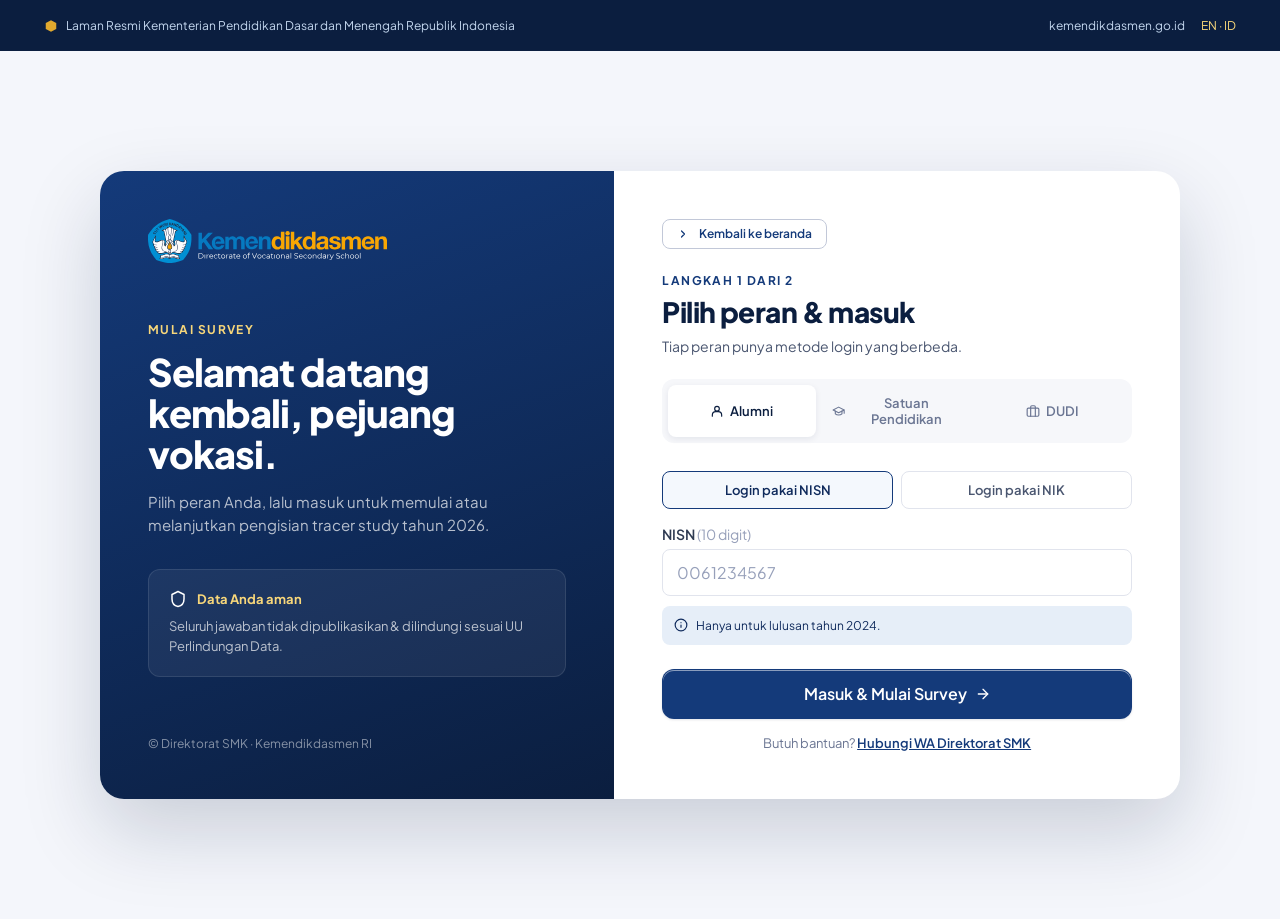
==== login.html @ 0e663083 "first commit" ====
<!DOCTYPE html>
<html lang="id">
<head>
    <meta charset="utf-8" />
    <meta name="viewport" content="width=device-width, initial-scale=1" />
    <title>Masuk — Tracer Vokasi 2026</title>
    <link rel="preconnect" href="https://fonts.googleapis.com" />
    <link rel="preconnect" href="https://fonts.gstatic.com" crossorigin />
    <link href="https://fonts.googleapis.com/css2?family=Plus+Jakarta+Sans:ital,wght@0,400;0,500;0,600;0,700;0,800;1,400&family=JetBrains+Mono:wght@400;600&display=swap" rel="stylesheet" />
    <link rel="stylesheet" href="assets/app-paE_Momn.css" />
    <script defer src="assets/app-BUM8Shmd.js"></script>
</head>
<body>
    

<div class="tv-gov-bar">
    <div class="tv-container" style="display:flex;justify-content:space-between;align-items:center">
        <div style="display:flex;align-items:center;gap:8px">
            <svg width="14" height="14" viewBox="0 0 24 24" fill="#E1A92E"><path d="M12 2L3 7v10l9 5 9-5V7l-9-5z"/></svg>
            <span>Laman Resmi Kementerian Pendidikan Dasar dan Menengah Republik Indonesia</span>
        </div>
        <div class="tv-gov-bar__links" style="display:flex;gap:16px">
            <a href="#" style="color:var(--tv-navy-200);text-decoration:none">kemendikdasmen.go.id</a>
            <span style="color:var(--tv-gold-300)">EN · ID</span>
        </div>
    </div>
</div>


<div class="tv-login-wrap" style="min-height:calc(100vh - 32px);background:var(--tv-canvas);padding:60px 24px;display:grid;place-items:center"
     x-data="loginForm()">
    <div class="tv-login-card" style="display:grid;max-width:1080px;width:100%;border-radius:24px;overflow:hidden;box-shadow:0 32px 80px rgba(11,30,63,0.18);background:white">

        
        <div class="tv-login-brand" :style="{ background: `linear-gradient(160deg,${palette[role]} 0%,var(--tv-navy-900) 100%)` }"
             style="padding:48px;color:white;position:relative;overflow:hidden;display:flex;flex-direction:column;justify-content:space-between">
            

            
            <div style="position:relative;display:flex;align-items:center;gap:12px">
                <img src="images/logo-smk.svg" style="height:44px;width:auto" alt="SMK">
            </div>

            <div style="position:relative">
                <div class="tv-eyebrow" style="color:var(--tv-gold-300);margin:14px 0">MULAI SURVEY</div>
                <h2 style="font-size:38px;font-weight:800;letter-spacing:-0.025em;line-height:1.08;margin:0">
                    Selamat datang<br>kembali, pejuang vokasi.
                </h2>
                <p style="margin-top:16px;color:rgba(255,255,255,0.7);line-height:1.55;font-size:15px">
                    Pilih peran Anda, lalu masuk untuk memulai atau melanjutkan pengisian tracer study tahun 2026.
                </p>
                <div style="margin-top:32px;padding:20px;background:rgba(255,255,255,0.06);border-radius:12px;border:1px solid rgba(255,255,255,0.1)">
                    <div style="display:flex;align-items:center;gap:10px;margin-bottom:8px">
                        <svg width="18" height="18" viewBox="0 0 24 24" fill="none" stroke="currentColor" stroke-width="2" stroke-linecap="round" stroke-linejoin="round"><path d="M12 2L4 6v6c0 5 3 9 8 10 5-1 8-5 8-10V6z"/></svg>
                        <span style="font-size:13px;font-weight:700;color:var(--tv-gold-300)">Data Anda aman</span>
                    </div>
                    <div style="font-size:13px;color:rgba(255,255,255,0.7);line-height:1.55">
                        Seluruh jawaban tidak dipublikasikan & dilindungi sesuai UU Perlindungan Data.
                    </div>
                </div>
            </div>

            <div style="position:relative;font-size:12px;color:rgba(255,255,255,0.5);margin-top:14px">
                © Direktorat SMK · Kemendikdasmen RI
            </div>
        </div>

        
        <div class="tv-login-form" style="padding:48px">
            <a href="index.html" class="tv-btn tv-btn--ghost tv-btn--sm" style="margin-bottom:24px;display:inline-flex">
                <svg width="12" height="12" viewBox="0 0 24 24" fill="none" stroke="currentColor" stroke-width="2.5" stroke-linecap="round" stroke-linejoin="round"><path d="M9 18l6-6-6-6"/></svg>&nbsp;Kembali ke beranda
            </a>
            <div style="font-size:12px;font-weight:700;color:var(--tv-navy-700);letter-spacing:0.12em;text-transform:uppercase">LANGKAH 1 dari 2</div>
            <h3 style="font-size:28px;font-weight:800;letter-spacing:-0.02em;color:var(--tv-navy-900);margin:6px 0 8px">Pilih peran &amp; masuk</h3>
            <p style="font-size:14px;color:var(--tv-ink-600);margin:0 0 24px">Tiap peran punya metode login yang berbeda.</p>

            
            <div style="display:grid;grid-template-columns:repeat(3,1fr);gap:8px;padding:6px;background:var(--tv-ink-50);border-radius:12px;margin-bottom:28px">
                                <button type="button" @click="setRole('alumni')"
                        class="tv-login-tab"
                        :class="role === 'alumni' ? 'tv-login-tab--active' : ''">
                    <svg width="14" height="14" viewBox="0 0 24 24" fill="none" stroke="currentColor" stroke-width="2" stroke-linecap="round" stroke-linejoin="round"><circle cx="12" cy="8" r="4"/><path d="M4 21v-2a6 6 0 0 1 6-6h4a6 6 0 0 1 6 6v2"/></svg> Alumni
                </button>
                                <button type="button" @click="setRole('sekolah')"
                        class="tv-login-tab"
                        :class="role === 'sekolah' ? 'tv-login-tab--active' : ''">
                    <svg width="14" height="14" viewBox="0 0 24 24" fill="none" stroke="currentColor" stroke-width="2" stroke-linecap="round" stroke-linejoin="round"><path d="M22 10v6M2 10l10-5 10 5-10 5z"/><path d="M6 12v5c3 3 9 3 12 0v-5"/></svg> Satuan Pendidikan
                </button>
                                <button type="button" @click="setRole('dudi')"
                        class="tv-login-tab"
                        :class="role === 'dudi' ? 'tv-login-tab--active' : ''">
                    <svg width="14" height="14" viewBox="0 0 24 24" fill="none" stroke="currentColor" stroke-width="2" stroke-linecap="round" stroke-linejoin="round"><rect x="2" y="7" width="20" height="14" rx="2"/><path d="M16 21V5a2 2 0 0 0-2-2h-4a2 2 0 0 0-2 2v16"/></svg> DUDI
                </button>
                            </div>

            <form @submit.prevent="handleLogin">
                
                <div x-show="role === 'alumni'" x-cloak>
                    <div style="display:flex;gap:8px;margin-bottom:16px">
                                                <button type="button" @click="setIdentity('nisn')"
                                class="tv-login-id-btn"
                                :class="identity === 'nisn' ? 'tv-login-id-btn--active' : ''">
                            Login pakai NISN
                        </button>
                                                <button type="button" @click="setIdentity('nik')"
                                class="tv-login-id-btn"
                                :class="identity === 'nik' ? 'tv-login-id-btn--active' : ''">
                            Login pakai NIK
                        </button>
                                            </div>
                    <label class="tv-label">
                        <span x-text="identity.toUpperCase()"></span>
                        <span style="color:var(--tv-ink-400);font-weight:400" x-text="`(${identity === 'nisn' ? '10 digit' : '16 digit'})`"></span>
                    </label>
                    <input class="tv-input" type="text" inputmode="numeric" x-model="val"
                           :maxlength="identity === 'nisn' ? 10 : 16"
                           :placeholder="identity === 'nisn' ? '0061234567' : '3201234567890001'"
                           @input="val = val.replace(/\D/g, ''); err = ''" />
                    <div style="margin-top:10px;padding:12px;background:var(--tv-info-bg);border-radius:8px;font-size:12px;color:var(--tv-navy-800);display:flex;gap:8px;align-items:flex-start">
                        <svg width="14" height="14" viewBox="0 0 24 24" fill="none" stroke="currentColor" stroke-width="2" stroke-linecap="round" stroke-linejoin="round"><circle cx="12" cy="12" r="10"/><path d="M12 16v-4M12 8h.01"/></svg>
                        <span>Hanya untuk lulusan tahun 2024.
                        </span>
                    </div>
                </div>

                
                <div x-show="role === 'sekolah'" x-cloak>
                    <label class="tv-label">Surel DAPODIK</label>
                    <input class="tv-input" type="email" x-model="val" placeholder="operator@smkn1jakarta.sch.id" @input="err=''" />
                    <label class="tv-label" style="margin-top:14px">NPSN</label>
                    <input class="tv-input" type="numeric" x-model="val" placeholder="12345678" @input="err=''" />
                    <div style="margin-top:10px;font-size:12px;color:var(--tv-ink-500)">Gunakan alamat surel yang terdaftar di DAPODIK</div>
                </div>

                
                <div x-show="role === 'dudi' && dudiView === 'login'" x-cloak>
                    <label class="tv-label">Surel perusahaan</label>
                    <input class="tv-input" type="email" x-model="val" placeholder="hr@perusahaan.co.id" @input="err=''" />
                    <label class="tv-label" style="margin-top:14px">Password</label>
                    <input class="tv-input" type="password" x-model="pass" placeholder="••••••••" @input="err=''" />
                    <div style="margin-top:10px;font-size:12px;color:var(--tv-ink-500)">
                        Belum punya akun? <a href="#" @click.prevent="dudiView='register';err=''" style="color:var(--tv-orange-700);font-weight:600">Daftarkan DUDI Anda →</a>
                    </div>
                </div>

                
                <div x-show="role === 'dudi' && dudiView === 'register'" x-cloak>
                    <label class="tv-label">Nama lengkap</label>
                    <input class="tv-input" type="text" x-model="name" placeholder="PT Maju Bersama" @input="err=''" />
                    <label class="tv-label" style="margin-top:14px">Surel aktif</label>
                    <input class="tv-input" type="email" x-model="val" placeholder="hr@perusahaan.co.id" @input="err=''" />
                    <label class="tv-label" style="margin-top:14px">Password</label>
                    <input class="tv-input" type="password" x-model="pass" placeholder="••••••••" @input="err=''" />
                    <label class="tv-label" style="margin-top:14px">Ulangi Password</label>
                    <input class="tv-input" type="password" x-model="confirmPass" placeholder="••••••••" @input="err=''" />
                    <div style="margin-top:10px;font-size:12px;color:var(--tv-ink-500)">
                        Sudah memiliki akun? <a href="#" @click.prevent="dudiView='login';err=''" style="color:var(--tv-orange-700);font-weight:600">Masuk di sini →</a>
                    </div>
                </div>

                
                <div x-show="err" x-cloak style="margin-top:14px;padding:12px;background:var(--tv-error-bg);border-radius:8px;font-size:13px;color:var(--tv-error);display:flex;gap:8px;align-items:center">
                    <svg width="14" height="14" viewBox="0 0 24 24" fill="none" stroke="currentColor" stroke-width="2" stroke-linecap="round" stroke-linejoin="round"><circle cx="12" cy="12" r="10"/><path d="M12 16v-4M12 8h.01"/></svg> <span x-text="err"></span>
                </div>

                <button type="submit" class="tv-btn tv-btn--primary tv-btn--lg" style="width:100%;margin-top:24px">
                    <span x-show="!(role === 'dudi' && dudiView === 'register')">Masuk &amp; Mulai Survey</span>
                    <span x-show="role === 'dudi' && dudiView === 'register'" x-cloak>Daftar</span>
                    <svg width="16" height="16" viewBox="0 0 24 24" fill="none" stroke="currentColor" stroke-width="2" stroke-linecap="round" stroke-linejoin="round"><path d="M5 12h14"/><path d="M12 5l7 7-7 7"/></svg>
                </button>
                <div style="margin-top:16px;text-align:center;font-size:13px;color:var(--tv-ink-500)">
                    Butuh bantuan? <a href="https://api.whatsapp.com/send?phone=628118649444&text=Halo%20layanan%20informasi%20Direktorat%20SMK" style="color:var(--tv-navy-700);font-weight:600">Hubungi WA Direktorat SMK</a>
                </div>
            </form>
        </div>
    </div>
</div>

<script>
function loginForm() {
    const params = new URLSearchParams(window.location.search);
    return {
        role: params.get('role') || 'alumni',
        identity: 'nisn',
        val: '', pass: '', confirmPass: '', name: '', err: '',
        dudiView: 'login',
        palette: {
            alumni:  'var(--tv-navy-700)',
            sekolah: 'var(--tv-teal-700)',
            dudi:    'var(--tv-orange-700)',
        },
        setRole(r) { this.role = r; this.err = ''; this.val = ''; this.pass = ''; this.confirmPass = ''; this.name = ''; this.dudiView = 'login'; },
        setIdentity(id) { this.identity = id; this.err = ''; this.val = ''; },
        handleLogin() {
            if (this.role === 'alumni') {
                const len = this.identity === 'nisn' ? 10 : 16;
                if (this.val.length !== len || !/^\d+$/.test(this.val)) {
                    this.err = `${this.identity.toUpperCase()} harus ${len} digit angka.`;
                    return;
                }
            } else if (this.role === 'dudi' && this.dudiView === 'register') {
                if (!this.name.trim()) { this.err = 'Nama lengkap wajib diisi.'; return; }
                if (this.val.length < 4) { this.err = 'Mohon masukkan surel yang valid.'; return; }
                if (this.pass.length < 8) { this.err = 'Password minimal 8 karakter.'; return; }
                if (this.pass !== this.confirmPass) { this.err = 'Password dan ulangi password tidak cocok.'; return; }
            } else if (this.val.length < 4 || this.pass.length < 4) {
                this.err = 'Mohon lengkapi data Anda.';
                return;
            }
            alert('Login berhasil! (Demo — integrasi backend belum tersedia)');
        },
    };
}
</script>

</body>
</html>
---- assets/app-paE_Momn.css ----
:root{--tv-navy-900:#0b1e3f;--tv-navy-800:#0f2a5c;--tv-navy-700:#143a7a;--tv-navy-600:#1b4a99;--tv-navy-500:#2563b8;--tv-navy-400:#4d85d1;--tv-navy-300:#8ab0e0;--tv-navy-200:#c3d6ee;--tv-navy-100:#e6eef8;--tv-navy-50:#f4f8fd;--tv-gold-600:#b88a1a;--tv-gold-500:#e1a92e;--tv-gold-400:#f1c24a;--tv-gold-300:#f8d77a;--tv-gold-100:#fbefc9;--tv-gold-50:#fdf8e7;--tv-red-700:#951024;--tv-red-600:#b71c2f;--tv-red-500:#d63048;--tv-red-100:#fae1e5;--tv-teal-700:#0f5f5a;--tv-teal-500:#14897f;--tv-teal-300:#6cc8c0;--tv-teal-100:#dcf1ef;--tv-orange-700:#b8421a;--tv-orange-500:#e0682e;--tv-orange-300:#f2a578;--tv-orange-100:#fceade;--tv-success:#137a47;--tv-success-bg:#e1f4ea;--tv-warn:#b36b00;--tv-warn-bg:#fcefd4;--tv-error:#b71c2f;--tv-error-bg:#fae1e5;--tv-info:#1b4a99;--tv-info-bg:#e6eef8;--tv-ink-900:#0c1422;--tv-ink-800:#1a2336;--tv-ink-700:#2e3a52;--tv-ink-600:#4a5670;--tv-ink-500:#6b7693;--tv-ink-400:#97a0ba;--tv-ink-300:#c2c8d8;--tv-ink-200:#e1e4ed;--tv-ink-100:#eef0f5;--tv-ink-50:#f6f7fa;--tv-white:#fff;--tv-canvas:#f4f6fb;--tv-font-sans:"Plus Jakarta Sans", "Inter", -apple-system, BlinkMacSystemFont, "Segoe UI", sans-serif;--tv-font-display:"Plus Jakarta Sans", "Inter", sans-serif;--tv-font-mono:"JetBrains Mono", "Fira Code", ui-monospace, monospace;--tv-text-xs:12px;--tv-text-sm:14px;--tv-text-base:16px;--tv-text-md:18px;--tv-text-lg:20px;--tv-text-xl:24px;--tv-text-2xl:30px;--tv-text-3xl:38px;--tv-text-4xl:48px;--tv-text-5xl:64px;--tv-leading-tight:1.15;--tv-leading-snug:1.3;--tv-leading-normal:1.5;--tv-leading-relaxed:1.65;--tv-space-1:4px;--tv-space-2:8px;--tv-space-3:12px;--tv-space-4:16px;--tv-space-5:20px;--tv-space-6:24px;--tv-space-8:32px;--tv-space-10:40px;--tv-space-12:48px;--tv-space-16:64px;--tv-space-20:80px;--tv-space-24:96px;--tv-radius-sm:4px;--tv-radius-md:8px;--tv-radius-lg:12px;--tv-radius-xl:16px;--tv-radius-2xl:24px;--tv-radius-full:999px;--tv-shadow-xs:0 1px 2px #0b1e3f0f;--tv-shadow-sm:0 1px 3px #0b1e3f14, 0 1px 2px #0b1e3f0a;--tv-shadow-md:0 4px 12px #0b1e3f14, 0 2px 4px #0b1e3f0a;--tv-shadow-lg:0 12px 32px #0b1e3f1a, 0 4px 8px #0b1e3f0a;--tv-shadow-xl:0 24px 64px #0b1e3f24;--tv-shadow-inset:inset 0 1px 0 #ffffff80;--tv-ease-out:cubic-bezier(.16, 1, .3, 1);--tv-ease-in-out:cubic-bezier(.65, 0, .35, 1);--tv-dur-fast:.15s;--tv-dur-base:.22s;--tv-dur-slow:.4s;--tv-max-content:1240px;--tv-header-h:auto}*{box-sizing:border-box}html,body{font-family:var(--tv-font-sans);color:var(--tv-ink-800);background:var(--tv-canvas);-webkit-font-smoothing:antialiased;text-rendering:optimizelegibility;margin:0}.tv-display{font-family:var(--tv-font-display);letter-spacing:-.02em;font-weight:800;line-height:var(--tv-leading-tight)}.tv-h1{font-size:var(--tv-text-4xl);letter-spacing:-.025em;font-weight:800;line-height:var(--tv-leading-tight)}.tv-h2{font-size:var(--tv-text-3xl);letter-spacing:-.02em;font-weight:700;line-height:var(--tv-leading-tight)}.tv-h3{font-size:var(--tv-text-2xl);letter-spacing:-.015em;font-weight:700;line-height:var(--tv-leading-snug)}.tv-h4{font-size:var(--tv-text-xl);letter-spacing:-.01em;font-weight:700;line-height:var(--tv-leading-snug)}.tv-h5{font-size:var(--tv-text-lg);font-weight:600;line-height:var(--tv-leading-snug)}.tv-body{font-size:var(--tv-text-base);line-height:var(--tv-leading-normal)}.tv-body-sm{font-size:var(--tv-text-sm);line-height:var(--tv-leading-normal)}.tv-eyebrow{font-size:var(--tv-text-xs);letter-spacing:.12em;text-transform:uppercase;color:var(--tv-navy-600);font-weight:700}.tv-section-title{letter-spacing:-.025em;color:var(--tv-navy-900);margin:8px 0 12px;font-size:clamp(28px,3.2vw,40px);font-weight:800}.tv-btn{justify-content:center;align-items:center;gap:var(--tv-space-2);font-family:inherit;font-weight:600;font-size:var(--tv-text-sm);border-radius:var(--tv-radius-md);cursor:pointer;transition:all var(--tv-dur-fast) var(--tv-ease-out);white-space:nowrap;border:1px solid #0000;padding:12px 20px;line-height:1;text-decoration:none;display:inline-flex}.tv-btn:focus-visible{outline:3px solid var(--tv-navy-300);outline-offset:2px}.tv-btn--primary{background:var(--tv-navy-700);color:var(--tv-white);box-shadow:var(--tv-shadow-sm), var(--tv-shadow-inset)}.tv-btn--primary:hover{background:var(--tv-navy-800);box-shadow:var(--tv-shadow-md);transform:translateY(-1px)}.tv-btn--gold{background:var(--tv-gold-500);color:var(--tv-navy-900);box-shadow:var(--tv-shadow-sm)}.tv-btn--gold:hover{background:var(--tv-gold-400)}.tv-btn--ghost{color:var(--tv-navy-700);border-color:var(--tv-ink-300);background:0 0}.tv-btn--ghost:hover{background:var(--tv-navy-50);border-color:var(--tv-navy-400)}.tv-btn--lg{font-size:var(--tv-text-base);border-radius:var(--tv-radius-lg);padding:16px 28px}.tv-btn--sm{font-size:var(--tv-text-xs);padding:8px 14px}.tv-card{background:var(--tv-white);border-radius:var(--tv-radius-lg);border:1px solid var(--tv-ink-200);box-shadow:var(--tv-shadow-xs)}.tv-label{font-size:var(--tv-text-sm);color:var(--tv-ink-700);margin-bottom:6px;font-weight:600;display:block}.tv-input,.tv-select,.tv-textarea{width:100%;font-family:inherit;font-size:var(--tv-text-base);border-radius:var(--tv-radius-md);border:1.5px solid var(--tv-ink-200);background:var(--tv-white);color:var(--tv-ink-800);transition:border-color var(--tv-dur-fast), box-shadow var(--tv-dur-fast);padding:12px 14px}.tv-input:focus,.tv-select:focus,.tv-textarea:focus{border-color:var(--tv-navy-500);box-shadow:0 0 0 4px var(--tv-navy-100);outline:none}.tv-input::placeholder{color:var(--tv-ink-400)}.tv-badge{font-size:var(--tv-text-xs);border-radius:var(--tv-radius-full);align-items:center;gap:6px;padding:4px 10px;font-weight:600;display:inline-flex}.tv-badge--navy{background:var(--tv-navy-100);color:var(--tv-navy-800)}.tv-badge--gold{background:var(--tv-gold-100);color:var(--tv-gold-600)}.tv-badge--teal{background:var(--tv-teal-100);color:var(--tv-teal-700)}.tv-badge--orange{background:var(--tv-orange-100);color:var(--tv-orange-700)}.tv-badge--success{background:var(--tv-success-bg);color:var(--tv-success)}.tv-divider{background:var(--tv-ink-200);height:1px;margin:var(--tv-space-6) 0;border:0}.tv-container{max-width:var(--tv-max-content);margin:0 auto;padding:10px 24px}.tv-section{padding:80px 0}.tv-section--canvas{background:var(--tv-canvas)}.tv-nav-link{border-radius:var(--tv-radius-md);font-size:var(--tv-text-sm);color:#ffffffd9;transition:background var(--tv-dur-fast), color var(--tv-dur-fast);padding:10px 14px;font-weight:500;text-decoration:none}.tv-nav-link:hover{color:#fff;background:#ffffff1a}.tv-gov-bar{background:var(--tv-navy-900);color:var(--tv-navy-200);font-size:var(--tv-text-xs);padding:8px 0}.tv-seigaiha{--tv-wave-tile:400px;background:linear-gradient(135deg, var(--tv-navy-500) 0%, var(--tv-navy-700) 100%);position:relative}.tv-seigaiha:before{content:"";opacity:.05;pointer-events:none;background-image:url(pattern-Dq0k8NgZ.png);background-repeat:repeat;position:absolute;inset:0}.tv-wave-band{background:linear-gradient(135deg, var(--tv-navy-500) 0%, var(--tv-navy-700) 100%);border-radius:var(--tv-radius-2xl);position:relative;overflow:hidden}.tv-wave-band>.tv-wave-layer{pointer-events:none;background-color:#0000;position:absolute;inset:0}.tv-feature{border-radius:var(--tv-radius-2xl);color:#fff;background:linear-gradient(150deg, var(--tv-navy-800) 0%, var(--tv-navy-900) 55%, #060f24 100%);min-height:240px;box-shadow:var(--tv-shadow-md);cursor:pointer;transition:transform var(--tv-dur-base) var(--tv-ease-out), box-shadow var(--tv-dur-base) var(--tv-ease-out), border-color var(--tv-dur-base) var(--tv-ease-out);border:1px solid #ffffff0f;flex-direction:column;justify-content:flex-end;padding:40px;text-decoration:none;display:flex;position:relative;overflow:hidden}.tv-feature .tv-feature-icon{color:#ffffff1a;width:220px;height:220px;transition:color var(--tv-dur-base) var(--tv-ease-out), transform var(--tv-dur-slow) var(--tv-ease-out);pointer-events:none;position:absolute;top:50%;right:-28px;transform:translateY(-50%)rotate(0)}.tv-feature .tv-feature-icon svg{width:100%;height:100%;display:block}.tv-feature .tv-feature-title{font-size:var(--tv-text-2xl);letter-spacing:-.02em;max-width:70%;margin:0;font-weight:800;line-height:1.12;position:relative}.tv-feature .tv-feature-link{font-size:var(--tv-text-sm);color:var(--tv-gold-300);opacity:0;transition:opacity var(--tv-dur-base) var(--tv-ease-out), transform var(--tv-dur-base) var(--tv-ease-out), gap var(--tv-dur-base) var(--tv-ease-out);align-items:center;gap:8px;margin-top:18px;font-weight:700;display:inline-flex;position:relative;transform:translateY(6px)}.tv-feature .tv-feature-link svg{width:18px;height:18px}.tv-feature:hover{box-shadow:var(--tv-shadow-xl);border-color:#f1c24a59;transform:translateY(-6px)}.tv-feature:hover .tv-feature-icon{color:#f1c24a38;transform:translateY(-50%)rotate(-8deg)scale(1.06)}.tv-feature:hover .tv-feature-link{opacity:1;transform:translateY(0)}.tv-feature:hover .tv-feature-link svg{transition:transform var(--tv-dur-base) var(--tv-ease-out);transform:translate(4px)}.tv-feature:focus-visible{outline:3px solid var(--tv-gold-400);outline-offset:3px}.tv-icon-btn{border-radius:var(--tv-radius-full);border:1.5px solid var(--tv-navy-200);background:var(--tv-white);color:var(--tv-navy-800);font-family:inherit;font-weight:600;font-size:var(--tv-text-sm);cursor:pointer;transition:all var(--tv-dur-fast) var(--tv-ease-out);align-items:center;gap:10px;padding:14px 22px 14px 16px;display:inline-flex}.tv-icon-btn .tv-icon-btn-glyph{background:var(--tv-navy-50);width:34px;height:34px;color:var(--tv-navy-700);transition:all var(--tv-dur-fast) var(--tv-ease-out);border-radius:50%;flex-shrink:0;place-items:center;display:grid}.tv-icon-btn .tv-icon-btn-glyph svg{width:18px;height:18px}.tv-icon-btn:hover{border-color:var(--tv-navy-700);background:var(--tv-navy-700);color:#fff;box-shadow:var(--tv-shadow-md);transform:translateY(-1px)}.tv-icon-btn:hover .tv-icon-btn-glyph{background:var(--tv-gold-400);color:var(--tv-navy-900);transform:rotate(-6deg)}.tv-topbar{background:var(--tv-white);letter-spacing:.08em;text-transform:uppercase;color:var(--tv-ink-700);border-bottom:1px solid var(--tv-ink-100);padding:9px 0;font-size:11px;font-weight:700}.tv-icon-tile{color:#fff;border-radius:16px;flex-shrink:0;place-items:center;width:56px;height:56px;display:grid}.tv-icon-tile svg{width:26px;height:26px}.tv-icon-tile--purple{background:linear-gradient(135deg,#a78bfa,#7c3aed);box-shadow:0 8px 18px #7c3aed59}.tv-icon-tile--blue{background:linear-gradient(135deg,#38bdf8,#0284c7);box-shadow:0 8px 18px #0284c759}.tv-icon-tile--green{background:linear-gradient(135deg,#34d399,#059669);box-shadow:0 8px 18px #05966959}.tv-icon-tile--amber{background:linear-gradient(135deg,#fbbf24,#d97706);box-shadow:0 8px 18px #d9770659}.tv-icon-tile--red{background:linear-gradient(135deg,#f87171,#dc2626);box-shadow:0 8px 18px #dc262659}.tv-icon-tile--cyan{background:linear-gradient(135deg,#22d3ee,#0891b2);box-shadow:0 8px 18px #0891b259}.tv-icon-tile--pink{background:linear-gradient(135deg,#f472b6,#db2777);box-shadow:0 8px 18px #db277759}.tv-icon-tile--indigo{background:linear-gradient(135deg,#818cf8,#4f46e5);box-shadow:0 8px 18px #4f46e559}.tv-platform-card{background:var(--tv-white);border:1px solid var(--tv-ink-200);border-radius:var(--tv-radius-xl);cursor:pointer;transition:transform var(--tv-dur-base) var(--tv-ease-out), box-shadow var(--tv-dur-base) var(--tv-ease-out), border-color var(--tv-dur-base) var(--tv-ease-out);flex-direction:column;gap:16px;padding:28px;display:flex}.tv-platform-card h4{font-size:var(--tv-text-lg);letter-spacing:-.01em;color:var(--tv-navy-900);margin:16px 0 8px;font-weight:700}.tv-platform-card p{font-size:var(--tv-text-sm);color:var(--tv-ink-600);flex:1;margin:0;line-height:1.65}.tv-platform-arrow{border:1.5px solid var(--tv-ink-300);background:var(--tv-white);width:40px;height:40px;color:var(--tv-ink-600);cursor:pointer;transition:all var(--tv-dur-base) var(--tv-ease-out);border-radius:50%;place-items:center;margin-top:4px;display:grid}.tv-platform-arrow svg{width:18px;height:18px}.tv-platform-card:hover{box-shadow:var(--tv-shadow-lg);border-color:var(--tv-navy-200);transform:translateY(-5px)}.tv-platform-card:hover .tv-platform-arrow{background:var(--tv-navy-700);border-color:var(--tv-navy-700);color:#fff;transform:translate(4px)}@media (width<=1024px){.tv-section{padding:52px 0}.tv-topbar{display:none}}@media (width<=640px){.tv-section{padding:36px 0}.tv-container{padding:10px 16px}}@media (width<=1024px){.tv-gov-bar{display:none}header[style*=tv-header-h]{height:auto!important}.tv-header-inner{flex-wrap:wrap;align-items:center;gap:8px;padding:5px 0;height:auto!important}.tv-header-nav{white-space:nowrap;scrollbar-width:none;-ms-overflow-style:none;flex:0 0 100%;order:3;padding-bottom:6px;overflow-x:auto}.tv-header-nav::-webkit-scrollbar{display:none}}@media (width<=640px){.tv-header-inner{gap:4px;padding:6px 0;justify-content:center!important}.tv-header-nav{padding-bottom:0}}.tv-hero-grid{max-width:var(--tv-max-content);grid-template-columns:1.2fr 1fr;margin:0 auto;padding:80px 24px 100px;display:grid}@media (width<=1024px){.tv-hero-grid{grid-template-columns:1fr;gap:0;padding:52px 24px 60px}.tv-hero-deco{display:none}}@media (width<=640px){.tv-hero-grid{padding:40px 16px 48px}}.tv-stats-band{margin-top:-50px}@media (width<=1024px){.tv-stats-band{margin-top:-32px}}@media (width<=640px){.tv-stats-band{margin-top:0}}.tv-grid-3{grid-template-columns:repeat(3,1fr)}.tv-grid-2{grid-template-columns:repeat(2,1fr)}@media (width<=1024px){.tv-grid-3{grid-template-columns:repeat(2,1fr)}}@media (width<=640px){.tv-grid-3,.tv-grid-2{grid-template-columns:1fr}}.tv-faq-grid{grid-template-columns:300px 1fr}@media (width<=1024px){.tv-faq-grid{grid-template-columns:220px 1fr}}@media (width<=640px){.tv-faq-grid{grid-template-columns:1fr}.tv-faq-sidebar{white-space:nowrap;scrollbar-width:none;-ms-overflow-style:none;gap:8px;margin-bottom:24px;padding-bottom:4px;overflow-x:auto;display:flex!important;position:static!important}.tv-faq-sidebar::-webkit-scrollbar{display:none}.tv-faq-sidebar .tv-faq-cat{white-space:normal;flex-shrink:0;width:200px}.tv-cta-inner{flex-direction:column;align-items:flex-start;gap:24px}.tv-cta-inner .tv-btn--gold{justify-content:center;width:100%}}.tv-footer-grid{grid-template-columns:2fr 1fr 1fr 1fr}@media (width<=1024px){.tv-footer-grid{grid-template-columns:1fr 1fr}}@media (width<=640px){.tv-footer-grid{grid-template-columns:1fr;gap:32px}}.tv-login-card{grid-template-columns:1fr 1.1fr}@media (width<=1024px){.tv-login-wrap{padding:40px 24px!important}.tv-login-card{grid-template-columns:1fr}.tv-login-brand{display:none}.tv-login-form{padding:36px 28px!important}}@media (width<=640px){.tv-login-wrap,.tv-login-form{padding:24px 16px!important}.tv-hide-sm{display:none!important}}[x-cloak]{display:none!important}.tv-faq-cat{border:1.5px solid var(--tv-ink-100);cursor:pointer;text-align:left;background:#fff;border-radius:12px;align-items:flex-start;gap:14px;width:100%;padding:16px 18px;font-family:inherit;transition:background .18s,border-color .18s,box-shadow .18s;display:flex;box-shadow:0 1px 4px #0b1e3f0f}.tv-faq-cat:hover{background:var(--tv-navy-50);border-color:var(--tv-navy-200);box-shadow:0 2px 8px #0b1e3f1a}.tv-faq-cat.tv-faq-cat--active,.tv-faq-cat.tv-faq-cat--active:hover{background:var(--tv-navy-900);border-color:var(--tv-navy-700);box-shadow:none}.tv-faq-cat__icon{background:var(--tv-navy-50);width:40px;height:40px;color:var(--tv-navy-700);border-radius:11px;flex-shrink:0;place-items:center;transition:background .18s,color .18s;display:grid}.tv-faq-cat:hover .tv-faq-cat__icon{background:var(--tv-navy-100);color:var(--tv-navy-800)}.tv-faq-cat--active .tv-faq-cat__icon{color:var(--tv-gold-300);background:#ffffff1f}.tv-faq-cat__body{flex:1;min-width:0}.tv-faq-cat__row{justify-content:space-between;align-items:flex-start;gap:8px;display:flex}.tv-faq-cat__label{letter-spacing:-.01em;color:var(--tv-navy-900);font-size:15px;font-weight:700;line-height:1.25;transition:color .18s}.tv-faq-cat--active .tv-faq-cat__label{color:#fff}.tv-faq-cat__badge{background:var(--tv-navy-100);color:var(--tv-navy-700);border-radius:999px;flex-shrink:0;margin-top:2px;padding:1px 7px;font-family:JetBrains Mono,monospace;font-size:11px;font-weight:600;transition:background .18s,color .18s}.tv-faq-cat--active .tv-faq-cat__badge{color:#ffffffd9;background:#ffffff24}.tv-faq-cat__desc{color:var(--tv-ink-500);margin-top:3px;font-size:12.5px;line-height:1.4;transition:color .18s}.tv-faq-cat--active .tv-faq-cat__desc{color:#fff9}.tv-login-tab{cursor:pointer;color:var(--tv-ink-500);background:0 0;border:0;border-radius:8px;justify-content:center;align-items:center;gap:6px;padding:10px 8px;font-family:inherit;font-size:13px;font-weight:600;transition:all .15s;display:flex}.tv-login-tab--active{color:var(--tv-navy-900);background:#fff;box-shadow:0 2px 6px #0b1e3f14}.tv-login-id-btn{cursor:pointer;border:1.5px solid var(--tv-ink-200);color:var(--tv-ink-600);background:#fff;border-radius:8px;flex:1;padding:10px;font-family:inherit;font-size:13px;font-weight:600;transition:all .15s}.tv-login-id-btn--active{border-color:var(--tv-navy-700);background:var(--tv-navy-50);color:var(--tv-navy-800)}.tv-header--scrolled{box-shadow:0 4px 32px #0b1e3f80}.tv-animate{opacity:0;transition:opacity .55s,transform .55s;transform:translateY(20px)}.tv-animate.tv-visible{opacity:1;transform:none}
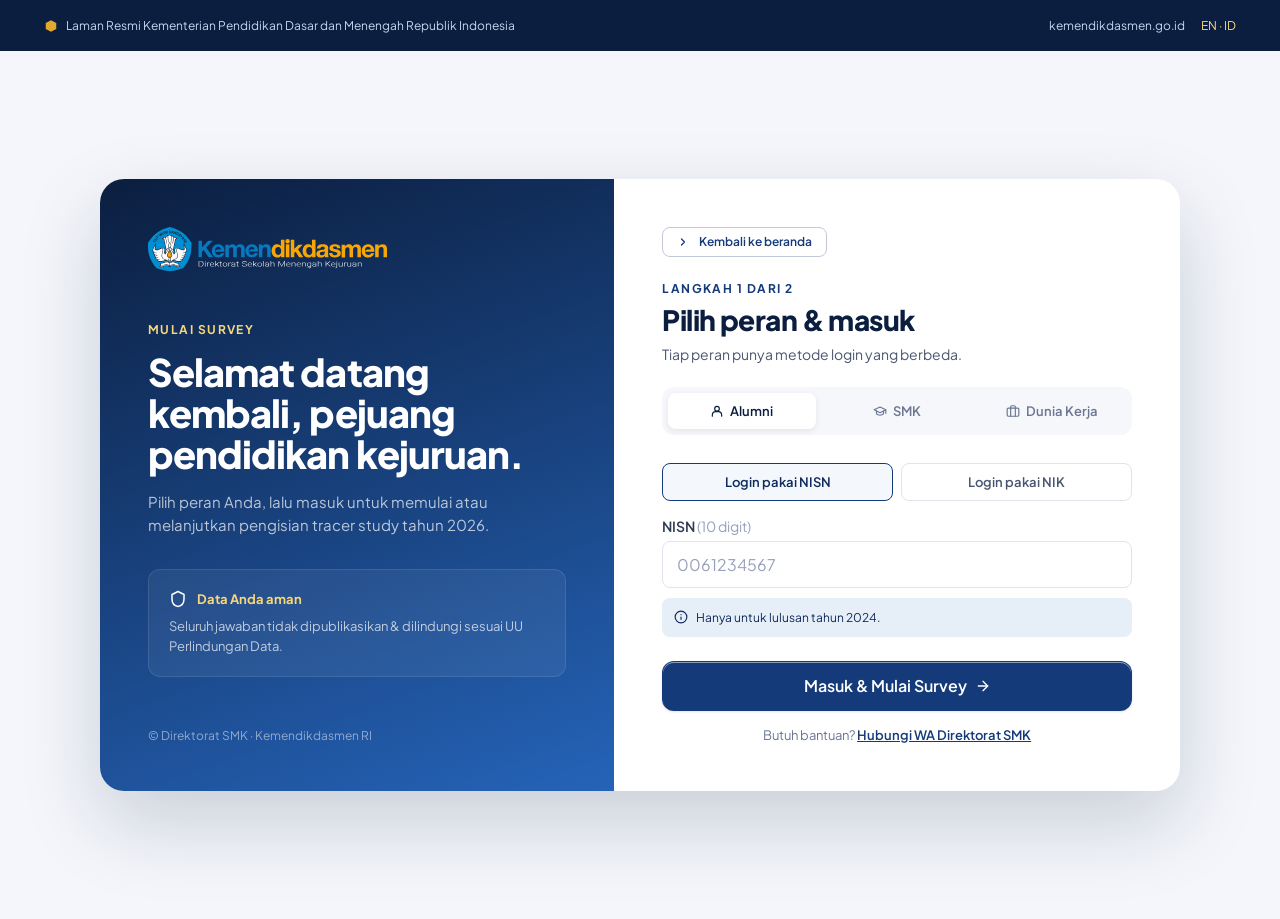
==== commit 2a551d58: "rev" ====
--- a/login.html
+++ b/login.html
@@ -7,9 +7,8 @@
     <link rel="preconnect" href="https://fonts.googleapis.com" />
     <link rel="preconnect" href="https://fonts.gstatic.com" crossorigin />
     <link href="https://fonts.googleapis.com/css2?family=Plus+Jakarta+Sans:ital,wght@0,400;0,500;0,600;0,700;0,800;1,400&family=JetBrains+Mono:wght@400;600&display=swap" rel="stylesheet" />
-    <link rel="stylesheet" href="assets/app-paE_Momn.css" />
-    <script defer src="assets/app-BUM8Shmd.js"></script>
-</head>
+    <link rel="stylesheet" href="assets/app-DkjnZOa_.css" />
+    <script defer src="assets/app-BUM8Shmd.js"></script></head>
 <body>
     
 
@@ -32,7 +31,7 @@
     <div class="tv-login-card" style="display:grid;max-width:1080px;width:100%;border-radius:24px;overflow:hidden;box-shadow:0 32px 80px rgba(11,30,63,0.18);background:white">
 
         
-        <div class="tv-login-brand" :style="{ background: `linear-gradient(160deg,${palette[role]} 0%,var(--tv-navy-900) 100%)` }"
+        <div class="tv-login-brand" :style="{ background: `linear-gradient(160deg,${palette[role]} 0%,var(--tv-navy-500) 100%)` }"
              style="padding:48px;color:white;position:relative;overflow:hidden;display:flex;flex-direction:column;justify-content:space-between">
             
 
@@ -44,7 +43,7 @@
             <div style="position:relative">
                 <div class="tv-eyebrow" style="color:var(--tv-gold-300);margin:14px 0">MULAI SURVEY</div>
                 <h2 style="font-size:38px;font-weight:800;letter-spacing:-0.025em;line-height:1.08;margin:0">
-                    Selamat datang<br>kembali, pejuang vokasi.
+                    Selamat datang<br>kembali, pejuang pendidikan kejuruan.
                 </h2>
                 <p style="margin-top:16px;color:rgba(255,255,255,0.7);line-height:1.55;font-size:15px">
                     Pilih peran Anda, lalu masuk untuk memulai atau melanjutkan pengisian tracer study tahun 2026.
@@ -84,12 +83,12 @@
                                 <button type="button" @click="setRole('sekolah')"
                         class="tv-login-tab"
                         :class="role === 'sekolah' ? 'tv-login-tab--active' : ''">
-                    <svg width="14" height="14" viewBox="0 0 24 24" fill="none" stroke="currentColor" stroke-width="2" stroke-linecap="round" stroke-linejoin="round"><path d="M22 10v6M2 10l10-5 10 5-10 5z"/><path d="M6 12v5c3 3 9 3 12 0v-5"/></svg> Satuan Pendidikan
+                    <svg width="14" height="14" viewBox="0 0 24 24" fill="none" stroke="currentColor" stroke-width="2" stroke-linecap="round" stroke-linejoin="round"><path d="M22 10v6M2 10l10-5 10 5-10 5z"/><path d="M6 12v5c3 3 9 3 12 0v-5"/></svg> SMK
                 </button>
                                 <button type="button" @click="setRole('dudi')"
                         class="tv-login-tab"
                         :class="role === 'dudi' ? 'tv-login-tab--active' : ''">
-                    <svg width="14" height="14" viewBox="0 0 24 24" fill="none" stroke="currentColor" stroke-width="2" stroke-linecap="round" stroke-linejoin="round"><rect x="2" y="7" width="20" height="14" rx="2"/><path d="M16 21V5a2 2 0 0 0-2-2h-4a2 2 0 0 0-2 2v16"/></svg> DUDI
+                    <svg width="14" height="14" viewBox="0 0 24 24" fill="none" stroke="currentColor" stroke-width="2" stroke-linecap="round" stroke-linejoin="round"><rect x="2" y="7" width="20" height="14" rx="2"/><path d="M16 21V5a2 2 0 0 0-2-2h-4a2 2 0 0 0-2 2v16"/></svg> Dunia Kerja
                 </button>
                             </div>
 
@@ -139,7 +138,7 @@
                     <label class="tv-label" style="margin-top:14px">Password</label>
                     <input class="tv-input" type="password" x-model="pass" placeholder="••••••••" @input="err=''" />
                     <div style="margin-top:10px;font-size:12px;color:var(--tv-ink-500)">
-                        Belum punya akun? <a href="#" @click.prevent="dudiView='register';err=''" style="color:var(--tv-orange-700);font-weight:600">Daftarkan DUDI Anda →</a>
+                        Belum punya akun? <a href="#" @click.prevent="dudiView='register';err=''" style="color:var(--tv-indigo-700);font-weight:600">Daftarkan DUDI Anda →</a>
                     </div>
                 </div>
 
@@ -154,7 +153,7 @@
                     <label class="tv-label" style="margin-top:14px">Ulangi Password</label>
                     <input class="tv-input" type="password" x-model="confirmPass" placeholder="••••••••" @input="err=''" />
                     <div style="margin-top:10px;font-size:12px;color:var(--tv-ink-500)">
-                        Sudah memiliki akun? <a href="#" @click.prevent="dudiView='login';err=''" style="color:var(--tv-orange-700);font-weight:600">Masuk di sini →</a>
+                        Sudah memiliki akun? <a href="#" @click.prevent="dudiView='login';err=''" style="color:var(--tv-indigo-700);font-weight:600">Masuk di sini →</a>
                     </div>
                 </div>
 
@@ -185,9 +184,9 @@
         val: '', pass: '', confirmPass: '', name: '', err: '',
         dudiView: 'login',
         palette: {
-            alumni:  'var(--tv-navy-700)',
-            sekolah: 'var(--tv-teal-700)',
-            dudi:    'var(--tv-orange-700)',
+            alumni:  'var(--tv-navy-900)',
+            sekolah: 'var(--tv-skyblue-700)',
+            dudi:    'var(--tv-indigo-700)',
         },
         setRole(r) { this.role = r; this.err = ''; this.val = ''; this.pass = ''; this.confirmPass = ''; this.name = ''; this.dudiView = 'login'; },
         setIdentity(id) { this.identity = id; this.err = ''; this.val = ''; },
--- a/assets/app-DkjnZOa_.css
+++ b/assets/app-DkjnZOa_.css
@@ -0,0 +1 @@
+:root{--tv-navy-900:#0b1e3f;--tv-navy-800:#0f2a5c;--tv-navy-700:#143a7a;--tv-navy-600:#1b4a99;--tv-navy-500:#2563b8;--tv-navy-400:#4d85d1;--tv-navy-300:#8ab0e0;--tv-navy-200:#c3d6ee;--tv-navy-100:#e6eef8;--tv-navy-50:#f4f8fd;--tv-gold-600:#b88a1a;--tv-gold-500:#e1a92e;--tv-gold-400:#f1c24a;--tv-gold-300:#f8d77a;--tv-gold-100:#fbefc9;--tv-gold-50:#fdf8e7;--tv-red-700:#951024;--tv-red-600:#b71c2f;--tv-red-500:#d63048;--tv-red-100:#fae1e5;--tv-skyblue-700:#2d0b8a;--tv-skyblue-500:#371ec2;--tv-skyblue-300:#7f6fe6;--tv-skyblue-100:#dceefb;--tv-indigo-700:#053667;--tv-indigo-500:#3b79cb;--tv-indigo-300:#8aa6e8;--tv-indigo-100:#e3e9fb;--tv-success:#137a47;--tv-success-bg:#e1f4ea;--tv-warn:#b36b00;--tv-warn-bg:#fcefd4;--tv-error:#b71c2f;--tv-error-bg:#fae1e5;--tv-info:#1b4a99;--tv-info-bg:#e6eef8;--tv-ink-900:#0c1422;--tv-ink-800:#1a2336;--tv-ink-700:#2e3a52;--tv-ink-600:#4a5670;--tv-ink-500:#6b7693;--tv-ink-400:#97a0ba;--tv-ink-300:#c2c8d8;--tv-ink-200:#e1e4ed;--tv-ink-100:#eef0f5;--tv-ink-50:#f6f7fa;--tv-white:#fff;--tv-canvas:#f4f6fb;--tv-font-sans:"Plus Jakarta Sans", "Inter", -apple-system, BlinkMacSystemFont, "Segoe UI", sans-serif;--tv-font-display:"Plus Jakarta Sans", "Inter", sans-serif;--tv-font-mono:"JetBrains Mono", "Fira Code", ui-monospace, monospace;--tv-text-xs:12px;--tv-text-sm:14px;--tv-text-base:16px;--tv-text-md:18px;--tv-text-lg:20px;--tv-text-xl:24px;--tv-text-2xl:30px;--tv-text-3xl:38px;--tv-text-4xl:48px;--tv-text-5xl:64px;--tv-leading-tight:1.15;--tv-leading-snug:1.3;--tv-leading-normal:1.5;--tv-leading-relaxed:1.65;--tv-space-1:4px;--tv-space-2:8px;--tv-space-3:12px;--tv-space-4:16px;--tv-space-5:20px;--tv-space-6:24px;--tv-space-8:32px;--tv-space-10:40px;--tv-space-12:48px;--tv-space-16:64px;--tv-space-20:80px;--tv-space-24:96px;--tv-radius-sm:4px;--tv-radius-md:8px;--tv-radius-lg:12px;--tv-radius-xl:16px;--tv-radius-2xl:24px;--tv-radius-full:999px;--tv-shadow-xs:0 1px 2px #0b1e3f0f;--tv-shadow-sm:0 1px 3px #0b1e3f14, 0 1px 2px #0b1e3f0a;--tv-shadow-md:0 4px 12px #0b1e3f14, 0 2px 4px #0b1e3f0a;--tv-shadow-lg:0 12px 32px #0b1e3f1a, 0 4px 8px #0b1e3f0a;--tv-shadow-xl:0 24px 64px #0b1e3f24;--tv-shadow-inset:inset 0 1px 0 #ffffff80;--tv-ease-out:cubic-bezier(.16, 1, .3, 1);--tv-ease-in-out:cubic-bezier(.65, 0, .35, 1);--tv-dur-fast:.15s;--tv-dur-base:.22s;--tv-dur-slow:.4s;--tv-max-content:1240px;--tv-header-h:auto}*{box-sizing:border-box}html,body{font-family:var(--tv-font-sans);color:var(--tv-ink-800);background:var(--tv-canvas);-webkit-font-smoothing:antialiased;text-rendering:optimizelegibility;margin:0}.tv-display{font-family:var(--tv-font-display);letter-spacing:-.02em;font-weight:800;line-height:var(--tv-leading-tight)}.tv-h1{font-size:var(--tv-text-4xl);letter-spacing:-.025em;font-weight:800;line-height:var(--tv-leading-tight)}.tv-h2{font-size:var(--tv-text-3xl);letter-spacing:-.02em;font-weight:700;line-height:var(--tv-leading-tight)}.tv-h3{font-size:var(--tv-text-2xl);letter-spacing:-.015em;font-weight:700;line-height:var(--tv-leading-snug)}.tv-h4{font-size:var(--tv-text-xl);letter-spacing:-.01em;font-weight:700;line-height:var(--tv-leading-snug)}.tv-h5{font-size:var(--tv-text-lg);font-weight:600;line-height:var(--tv-leading-snug)}.tv-body{font-size:var(--tv-text-base);line-height:var(--tv-leading-normal)}.tv-body-sm{font-size:var(--tv-text-sm);line-height:var(--tv-leading-normal)}.tv-eyebrow{font-size:var(--tv-text-xs);letter-spacing:.12em;text-transform:uppercase;color:var(--tv-navy-600);font-weight:700}.tv-section-title{letter-spacing:-.025em;color:var(--tv-navy-900);margin:8px 0 12px;font-size:clamp(28px,3.2vw,40px);font-weight:800}.tv-btn{justify-content:center;align-items:center;gap:var(--tv-space-2);font-family:inherit;font-weight:600;font-size:var(--tv-text-sm);border-radius:var(--tv-radius-md);cursor:pointer;transition:all var(--tv-dur-fast) var(--tv-ease-out);white-space:nowrap;border:1px solid #0000;padding:12px 20px;line-height:1;text-decoration:none;display:inline-flex}.tv-btn:focus-visible{outline:3px solid var(--tv-navy-300);outline-offset:2px}.tv-btn--primary{background:var(--tv-navy-700);color:var(--tv-white);box-shadow:var(--tv-shadow-sm), var(--tv-shadow-inset)}.tv-btn--primary:hover{background:var(--tv-navy-800);box-shadow:var(--tv-shadow-md);transform:translateY(-1px)}.tv-btn--gold{background:var(--tv-gold-500);color:var(--tv-navy-900);box-shadow:var(--tv-shadow-sm)}.tv-btn--gold:hover{background:var(--tv-gold-400)}.tv-btn--ghost{color:var(--tv-navy-700);border-color:var(--tv-ink-300);background:0 0}.tv-btn--ghost:hover{background:var(--tv-navy-50);border-color:var(--tv-navy-400)}.tv-btn--lg{font-size:var(--tv-text-base);border-radius:var(--tv-radius-lg);padding:16px 28px}.tv-btn--sm{font-size:var(--tv-text-xs);padding:8px 14px}.tv-card{background:var(--tv-white);border-radius:var(--tv-radius-lg);border:1px solid var(--tv-ink-200);box-shadow:var(--tv-shadow-xs)}.tv-label{font-size:var(--tv-text-sm);color:var(--tv-ink-700);margin-bottom:6px;font-weight:600;display:block}.tv-input,.tv-select,.tv-textarea{width:100%;font-family:inherit;font-size:var(--tv-text-base);border-radius:var(--tv-radius-md);border:1.5px solid var(--tv-ink-200);background:var(--tv-white);color:var(--tv-ink-800);transition:border-color var(--tv-dur-fast), box-shadow var(--tv-dur-fast);padding:12px 14px}.tv-input:focus,.tv-select:focus,.tv-textarea:focus{border-color:var(--tv-navy-500);box-shadow:0 0 0 4px var(--tv-navy-100);outline:none}.tv-input::placeholder{color:var(--tv-ink-400)}.tv-badge{font-size:var(--tv-text-xs);border-radius:var(--tv-radius-full);align-items:center;gap:6px;padding:4px 10px;font-weight:600;display:inline-flex}.tv-badge--navy{background:var(--tv-navy-100);color:var(--tv-navy-800)}.tv-badge--gold{background:var(--tv-gold-100);color:var(--tv-gold-600)}.tv-badge--teal{background:var(--tv-skyblue-100);color:var(--tv-skyblue-700)}.tv-badge--orange{background:var(--tv-indigo-100);color:var(--tv-indigo-700)}.tv-badge--success{background:var(--tv-success-bg);color:var(--tv-success)}.tv-divider{background:var(--tv-ink-200);height:1px;margin:var(--tv-space-6) 0;border:0}.tv-container{max-width:var(--tv-max-content);margin:0 auto;padding:10px 24px}.tv-section{padding:80px 0}.tv-section--canvas{background:var(--tv-canvas)}.tv-nav-link{border-radius:var(--tv-radius-md);font-size:var(--tv-text-sm);color:#ffffffd9;transition:background var(--tv-dur-fast), color var(--tv-dur-fast);padding:10px 14px;font-weight:500;text-decoration:none}.tv-nav-link:hover{color:#fff;background:#ffffff1a}.tv-gov-bar{background:var(--tv-navy-900);color:var(--tv-navy-200);font-size:var(--tv-text-xs);padding:8px 0}.tv-seigaiha{--tv-wave-tile:400px;background:linear-gradient(135deg, var(--tv-navy-500) 0%, var(--tv-navy-700) 100%);position:relative}.tv-seigaiha:before{content:"";opacity:.05;pointer-events:none;background-image:url(/build/assets/pattern-Dq0k8NgZ.png);background-repeat:repeat;position:absolute;inset:0}.tv-wave-band{background:linear-gradient(135deg, var(--tv-navy-500) 0%, var(--tv-navy-700) 100%);border-radius:var(--tv-radius-2xl);position:relative;overflow:hidden}.tv-wave-band>.tv-wave-layer{pointer-events:none;background-color:#0000;position:absolute;inset:0}.tv-feature{border-radius:var(--tv-radius-2xl);color:#fff;background:linear-gradient(150deg, var(--tv-navy-800) 0%, var(--tv-navy-900) 55%, #060f24 100%);min-height:240px;box-shadow:var(--tv-shadow-md);cursor:pointer;transition:transform var(--tv-dur-base) var(--tv-ease-out), box-shadow var(--tv-dur-base) var(--tv-ease-out), border-color var(--tv-dur-base) var(--tv-ease-out);border:1px solid #ffffff0f;flex-direction:column;justify-content:flex-end;padding:40px;text-decoration:none;display:flex;position:relative;overflow:hidden}.tv-feature .tv-feature-icon{color:#ffffff1a;width:220px;height:220px;transition:color var(--tv-dur-base) var(--tv-ease-out), transform var(--tv-dur-slow) var(--tv-ease-out);pointer-events:none;position:absolute;top:50%;right:-28px;transform:translateY(-50%)rotate(0)}.tv-feature .tv-feature-icon svg{width:100%;height:100%;display:block}.tv-feature .tv-feature-title{font-size:var(--tv-text-2xl);letter-spacing:-.02em;max-width:70%;margin:0;font-weight:800;line-height:1.12;position:relative}.tv-feature .tv-feature-link{font-size:var(--tv-text-sm);color:var(--tv-gold-300);opacity:0;transition:opacity var(--tv-dur-base) var(--tv-ease-out), transform var(--tv-dur-base) var(--tv-ease-out), gap var(--tv-dur-base) var(--tv-ease-out);align-items:center;gap:8px;margin-top:18px;font-weight:700;display:inline-flex;position:relative;transform:translateY(6px)}.tv-feature .tv-feature-link svg{width:18px;height:18px}.tv-feature:hover{box-shadow:var(--tv-shadow-xl);border-color:#f1c24a59;transform:translateY(-6px)}.tv-feature:hover .tv-feature-icon{color:#f1c24a38;transform:translateY(-50%)rotate(-8deg)scale(1.06)}.tv-feature:hover .tv-feature-link{opacity:1;transform:translateY(0)}.tv-feature:hover .tv-feature-link svg{transition:transform var(--tv-dur-base) var(--tv-ease-out);transform:translate(4px)}.tv-feature:focus-visible{outline:3px solid var(--tv-gold-400);outline-offset:3px}.tv-stat-item{transition:transform var(--tv-dur-base) var(--tv-ease-out), border-color var(--tv-dur-base) var(--tv-ease-out)}.tv-stat-item .tv-stat-value{transform-origin:0;transition:transform var(--tv-dur-base) var(--tv-ease-out);display:inline-block}.tv-stat-item:hover{border-color:#f1c24a99;transform:translateY(-5px)}.tv-stat-item:hover .tv-stat-value{transform:scale(1.1)}.tv-icon-btn{border-radius:var(--tv-radius-full);border:1.5px solid var(--tv-navy-200);background:var(--tv-white);color:var(--tv-navy-800);font-family:inherit;font-weight:600;font-size:var(--tv-text-sm);cursor:pointer;transition:all var(--tv-dur-fast) var(--tv-ease-out);align-items:center;gap:10px;padding:14px 22px 14px 16px;display:inline-flex}.tv-icon-btn .tv-icon-btn-glyph{background:var(--tv-navy-50);width:34px;height:34px;color:var(--tv-navy-700);transition:all var(--tv-dur-fast) var(--tv-ease-out);border-radius:50%;flex-shrink:0;place-items:center;display:grid}.tv-icon-btn .tv-icon-btn-glyph svg{width:18px;height:18px}.tv-icon-btn:hover{border-color:var(--tv-navy-700);background:var(--tv-navy-700);color:#fff;box-shadow:var(--tv-shadow-md);transform:translateY(-1px)}.tv-icon-btn:hover .tv-icon-btn-glyph{background:var(--tv-gold-400);color:var(--tv-navy-900);transform:rotate(-6deg)}.tv-topbar{background:var(--tv-white);letter-spacing:.08em;text-transform:uppercase;color:var(--tv-ink-700);border-bottom:1px solid var(--tv-ink-100);padding:9px 0;font-size:11px;font-weight:700}.tv-icon-tile{color:#fff;border-radius:16px;flex-shrink:0;place-items:center;width:56px;height:56px;display:grid}.tv-icon-tile svg{width:26px;height:26px}.tv-icon-tile--purple{background:linear-gradient(135deg,#a78bfa,#7c3aed);box-shadow:0 8px 18px #7c3aed59}.tv-icon-tile--blue{background:linear-gradient(135deg,#38bdf8,#0284c7);box-shadow:0 8px 18px #0284c759}.tv-icon-tile--green{background:linear-gradient(135deg,#34d399,#059669);box-shadow:0 8px 18px #05966959}.tv-icon-tile--amber{background:linear-gradient(135deg,#fbbf24,#d97706);box-shadow:0 8px 18px #d9770659}.tv-icon-tile--red{background:linear-gradient(135deg,#f87171,#dc2626);box-shadow:0 8px 18px #dc262659}.tv-icon-tile--cyan{background:linear-gradient(135deg,#22d3ee,#0891b2);box-shadow:0 8px 18px #0891b259}.tv-icon-tile--pink{background:linear-gradient(135deg,#f472b6,#db2777);box-shadow:0 8px 18px #db277759}.tv-icon-tile--indigo{background:linear-gradient(135deg,#818cf8,#4f46e5);box-shadow:0 8px 18px #4f46e559}.tv-platform-card{background:var(--tv-white);border:1px solid var(--tv-ink-200);border-radius:var(--tv-radius-xl);cursor:pointer;transition:transform var(--tv-dur-base) var(--tv-ease-out), box-shadow var(--tv-dur-base) var(--tv-ease-out), border-color var(--tv-dur-base) var(--tv-ease-out);flex-direction:column;gap:16px;padding:28px;display:flex}.tv-platform-card h4{font-size:var(--tv-text-lg);letter-spacing:-.01em;color:var(--tv-navy-900);margin:16px 0 8px;font-weight:700}.tv-platform-card p{font-size:var(--tv-text-sm);color:var(--tv-ink-600);flex:1;margin:0;line-height:1.65}.tv-platform-arrow{border:1.5px solid var(--tv-ink-300);background:var(--tv-white);width:40px;height:40px;color:var(--tv-ink-600);cursor:pointer;transition:all var(--tv-dur-base) var(--tv-ease-out);border-radius:50%;place-items:center;margin-top:4px;display:grid}.tv-platform-arrow svg{width:18px;height:18px}.tv-platform-card:hover{box-shadow:var(--tv-shadow-lg);border-color:var(--tv-navy-200);transform:translateY(-5px)}.tv-platform-card:hover .tv-platform-arrow{background:var(--tv-navy-700);border-color:var(--tv-navy-700);color:#fff;transform:translate(4px)}@media (width<=1024px){.tv-section{padding:52px 0}.tv-topbar{display:none}}@media (width<=640px){.tv-section{padding:36px 0}.tv-container{padding:10px 16px}}@media (width<=1024px){.tv-gov-bar{display:none}header[style*=tv-header-h]{height:auto!important}.tv-header-inner{flex-wrap:wrap;align-items:center;gap:8px;padding:5px 0;height:auto!important}.tv-header-nav{white-space:nowrap;scrollbar-width:none;-ms-overflow-style:none;flex:0 0 100%;order:3;padding-bottom:6px;overflow-x:auto}.tv-header-nav::-webkit-scrollbar{display:none}}@media (width<=640px){.tv-header-inner{gap:4px;padding:6px 0;justify-content:center!important}.tv-header-nav{padding-bottom:0}}.tv-hero-grid{max-width:var(--tv-max-content);grid-template-columns:1.2fr 1fr;margin:0 auto;padding:80px 24px 100px;display:grid}@media (width<=1024px){.tv-hero-grid{grid-template-columns:1fr;gap:0;padding:52px 24px 60px}.tv-hero-deco{display:none}}@media (width<=640px){.tv-hero-grid{padding:40px 16px 48px}}.tv-stats-band{margin-top:-50px}@media (width<=1024px){.tv-stats-band{margin-top:-32px}}@media (width<=640px){.tv-stats-band{margin-top:0}}.tv-grid-3{grid-template-columns:repeat(3,1fr)}.tv-grid-2{grid-template-columns:repeat(2,1fr)}@media (width<=1024px){.tv-grid-3{grid-template-columns:repeat(2,1fr)}}@media (width<=640px){.tv-grid-3,.tv-grid-2{grid-template-columns:1fr}}.tv-faq-grid{grid-template-columns:300px 1fr}@media (width<=1024px){.tv-faq-grid{grid-template-columns:220px 1fr}}@media (width<=640px){.tv-faq-grid{grid-template-columns:1fr}.tv-faq-sidebar{white-space:nowrap;scrollbar-width:none;-ms-overflow-style:none;gap:8px;margin-bottom:24px;padding-bottom:4px;overflow-x:auto;display:flex!important;position:static!important}.tv-faq-sidebar::-webkit-scrollbar{display:none}.tv-faq-sidebar .tv-faq-cat{white-space:normal;flex-shrink:0;width:200px}.tv-cta-inner{flex-direction:column;align-items:flex-start;gap:24px}.tv-cta-inner .tv-btn--gold{justify-content:center;width:100%}}.tv-footer-grid{grid-template-columns:2fr 1fr 1fr 1fr}@media (width<=1024px){.tv-footer-grid{grid-template-columns:1fr 1fr}}@media (width<=640px){.tv-footer-grid{grid-template-columns:1fr;gap:32px}}.tv-login-card{grid-template-columns:1fr 1.1fr}@media (width<=1024px){.tv-login-wrap{padding:40px 24px!important}.tv-login-card{grid-template-columns:1fr}.tv-login-brand{display:none}.tv-login-form{padding:36px 28px!important}}@media (width<=640px){.tv-login-wrap,.tv-login-form{padding:24px 16px!important}.tv-hide-sm{display:none!important}}[x-cloak]{display:none!important}.tv-faq-cat{border:1.5px solid var(--tv-ink-100);cursor:pointer;text-align:left;background:#fff;border-radius:12px;align-items:flex-start;gap:14px;width:100%;padding:16px 18px;font-family:inherit;transition:background .18s,border-color .18s,box-shadow .18s;display:flex;box-shadow:0 1px 4px #0b1e3f0f}.tv-faq-cat:hover{background:var(--tv-navy-50);border-color:var(--tv-navy-200);box-shadow:0 2px 8px #0b1e3f1a}.tv-faq-cat.tv-faq-cat--active,.tv-faq-cat.tv-faq-cat--active:hover{background:var(--tv-navy-900);border-color:var(--tv-navy-700);box-shadow:none}.tv-faq-cat__icon{background:var(--tv-navy-50);width:40px;height:40px;color:var(--tv-navy-700);border-radius:11px;flex-shrink:0;place-items:center;transition:background .18s,color .18s;display:grid}.tv-faq-cat:hover .tv-faq-cat__icon{background:var(--tv-navy-100);color:var(--tv-navy-800)}.tv-faq-cat--active .tv-faq-cat__icon{color:var(--tv-gold-300);background:#ffffff1f}.tv-faq-cat__body{flex:1;min-width:0}.tv-faq-cat__row{justify-content:space-between;align-items:flex-start;gap:8px;display:flex}.tv-faq-cat__label{letter-spacing:-.01em;color:var(--tv-navy-900);font-size:15px;font-weight:700;line-height:1.25;transition:color .18s}.tv-faq-cat--active .tv-faq-cat__label{color:#fff}.tv-faq-cat__badge{background:var(--tv-navy-100);color:var(--tv-navy-700);border-radius:999px;flex-shrink:0;margin-top:2px;padding:1px 7px;font-family:JetBrains Mono,monospace;font-size:11px;font-weight:600;transition:background .18s,color .18s}.tv-faq-cat--active .tv-faq-cat__badge{color:#ffffffd9;background:#ffffff24}.tv-faq-cat__desc{color:var(--tv-ink-500);margin-top:3px;font-size:12.5px;line-height:1.4;transition:color .18s}.tv-faq-cat--active .tv-faq-cat__desc{color:#fff9}.tv-login-tab{cursor:pointer;color:var(--tv-ink-500);background:0 0;border:0;border-radius:8px;justify-content:center;align-items:center;gap:6px;padding:10px 8px;font-family:inherit;font-size:13px;font-weight:600;transition:all .15s;display:flex}.tv-login-tab--active{color:var(--tv-navy-900);background:#fff;box-shadow:0 2px 6px #0b1e3f14}.tv-login-id-btn{cursor:pointer;border:1.5px solid var(--tv-ink-200);color:var(--tv-ink-600);background:#fff;border-radius:8px;flex:1;padding:10px;font-family:inherit;font-size:13px;font-weight:600;transition:all .15s}.tv-login-id-btn--active{border-color:var(--tv-navy-700);background:var(--tv-navy-50);color:var(--tv-navy-800)}.tv-header--scrolled{box-shadow:0 4px 32px #0b1e3f80}.tv-animate{opacity:0;transition:opacity .55s,transform .55s;transform:translateY(20px)}.tv-animate.tv-visible{opacity:1;transform:none}
